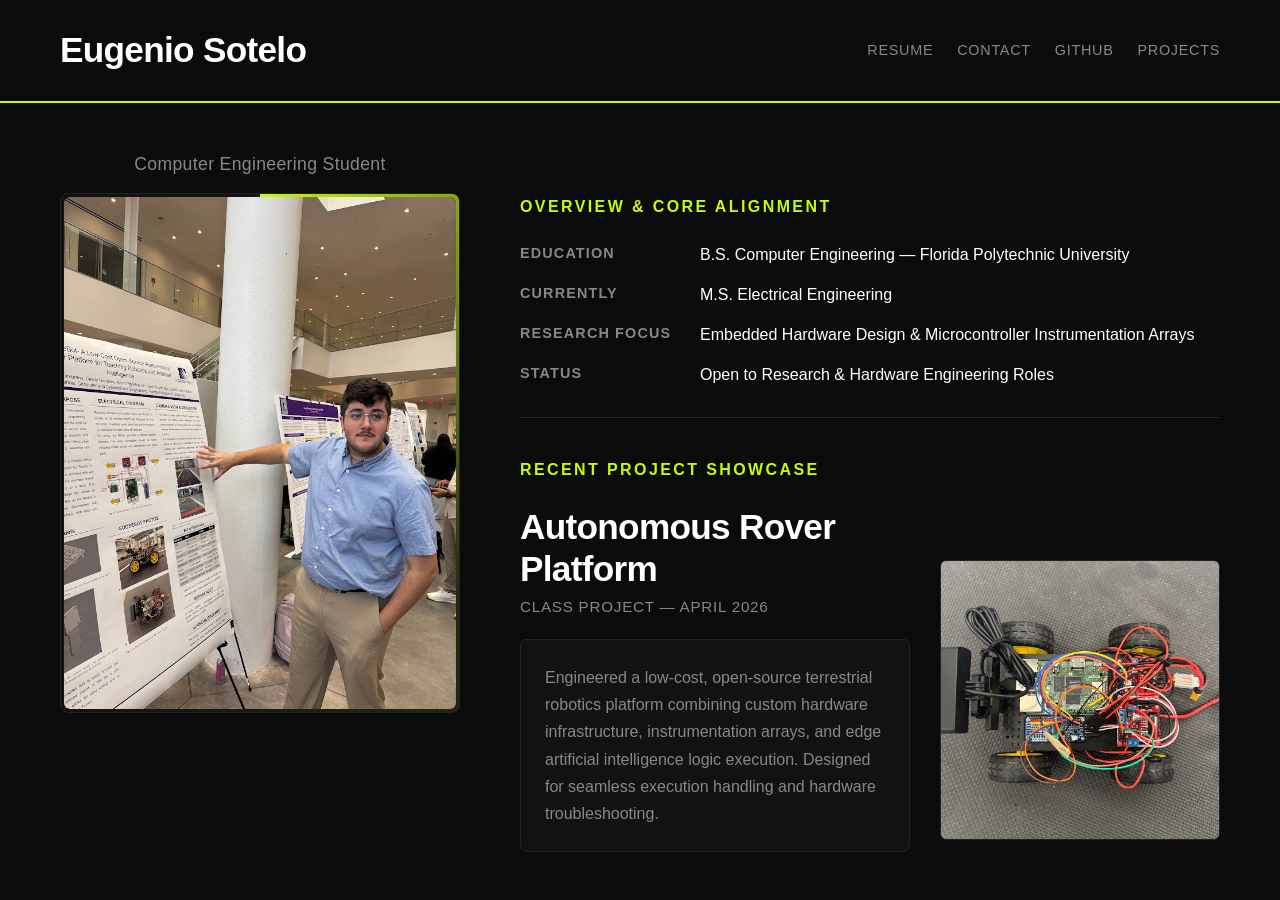
==== index.html @ 714e4119 "test2" ====
<!DOCTYPE html>
<html lang="en">
<head>
    <meta charset="UTF-8">
    <meta name="viewport" content="width=device-width, initial-scale=1.0">
    <title>Eugenio Sotelo | Portfolio</title>
    <link rel="icon" type="image/png" href="favicon.png">
    <style>
        /* Modern Minimalist High-Contrast Palette */
        :root {
            --bg: #0b0b0c; 
            --text-primary: #ffffff;
            --text-secondary: #88888b;
            --border-color: #222224;
            --accent: #c4fc04;
            --font-stack: -apple-system, BlinkMacSystemFont, 'Segoe UI', Roboto, sans-serif;
        }

        * {
            margin: 0;
            padding: 0;
            box-sizing: border-box;
        }

        body {
            background-color: var(--bg);
            color: var(--text-primary);
            font-family: var(--font-stack);
            line-height: 1.5;
            min-height: 100vh;
            display: flex;
            flex-direction: column; 
        }

        /* Static Global Top Navigation Bar */
        header {
            width: 100%;
            background-color: var(--bg);
            border-bottom: 2px solid var(--accent);
        }

        .navbar {
            max-width: 100%;
            margin: 0 auto;
            display: flex;
            justify-content: space-between; 
            align-items: center;
            padding: 24px 60px;
        }

        /* Top-Left Linked Header Logo Name */
        .nav-logo {
            font-size: 2.2rem; 
            font-weight: 700;
            letter-spacing: -0.02em;
            color: var(--text-primary);
            text-decoration: none;
            transition: color 0.2s ease;
        }

        .nav-logo:hover {
            color: var(--accent);
        }

        .nav-links-group {
            display: flex;
            gap: 24px;
        }

        .nav-item {
            color: var(--text-secondary);
            text-decoration: none;
            font-size: 0.9rem;
            font-weight: 500;
            transition: color 0.2s ease;
            text-transform: uppercase;
            letter-spacing: 0.05em;
        }

        .nav-item:hover, .nav-item.active {
            color: var(--accent);
        }

        /* Master Viewport Wrapper */
        .layout-wrapper {
            flex: 1;
            display: flex;
            align-items: center;
            width: 100%;
        }

        /* Main Split Column Layout Container */
        .homepage-layout {
            width: 100%;
            max-width: 100%;
            padding: 40px 60px;
            display: flex;
            justify-content: space-between;
            gap: 60px;
            align-items: flex-start;
        }

        /* [LEFT SIDE] Profile Photo Container Column */
        .photo-column {
            flex: 0 0 400px; 
            display: flex;
            flex-direction: column;
        }

        /* Centered Subtitle Element above the profile photo */
        .photo-sidebar-text {
            font-size: 1.1rem;
            font-weight: 500;
            color: var(--text-secondary);
            text-align: center;
            margin-bottom: 16px;
            letter-spacing: 0.02em;
        }

        /* Animated Profile Photo Box Frame Chassis */
        .photo-box {
            width: 100%;
            height: 520px; 
            background-color: #121214;
            border-radius: 8px;
            overflow: hidden;
            position: relative;
            display: flex;
            align-items: center;
            justify-content: center;
            border: 1px solid var(--border-color);
        }

        /* The Spinning Fading Neon Accent Laser Layer */
        .photo-box::before {
            content: '';
            position: absolute;
            top: -25%; 
            left: -25%;
            width: 150%;  
            height: 150%;
            background: conic-gradient(
                from 0deg,
                var(--accent) 0%,
                rgba(196, 252, 4, 0.5) 15%,
                rgba(196, 252, 4, 0.1) 35%,
                transparent 60%
            );
            transform-origin: center center;
            animation: spinBorder 4s linear infinite;
            z-index: 1;
        }

        /* Inner Content Plate Mask leaving a thin line margin */
        .photo-box::after {
            content: '';
            position: absolute;
            inset: 3px; 
            background-color: #121214;
            border-radius: 6px;
            z-index: 2;
        }

        /* Profile Image Constraints */
        .photo-box img {
            position: absolute;
            inset: 3px; 
            width: calc(100% - 6px);
            height: calc(100% - 6px);
            object-fit: cover;
            filter: grayscale(10%);
            border-radius: 6px;
            z-index: 3; 
        }

        /* [RIGHT SIDE] Master Content Showcase Column */
        .content-column {
            flex: 1;
            display: flex;
            flex-direction: column;
            justify-content: flex-start;
            padding-top: 44px; 
        }

        .section-label {
            font-size: 1rem;
            font-weight: 600;
            letter-spacing: 0.15em;
            color: var(--accent);
            text-transform: uppercase;
            margin-bottom: 24px;
        }

        /* New Minimalist Quick-Status Metadata Panel (Inspired by davidizambrano.site) */
        .status-metadata-grid {
            display: grid;
            grid-template-columns: 160px 1fr;
            row-gap: 16px;
            column-gap: 20px;
            margin-bottom: 40px;
            border-bottom: 1px solid var(--border-color);
            padding-bottom: 30px;
        }

        .metadata-label {
            font-size: 0.9rem;
            font-weight: 600;
            text-transform: uppercase;
            letter-spacing: 0.08em;
            color: var(--text-secondary);
        }

        .metadata-value {
            font-size: 1rem;
            font-weight: 500;
            color: var(--text-primary);
        }

        /* Project Split Layout Component */
        .project-display-split {
            display: flex;
            gap: 30px;
            width: 100%;
            align-items: flex-start;
        }

        .project-text-side {
            flex: 1;
            display: flex;
            flex-direction: column;
        }

        .project-title {
            font-size: 2.2rem;
            font-weight: 700;
            letter-spacing: -0.02em;
            color: var(--text-primary);
            line-height: 1.2;
            margin-bottom: 6px;
        }

        .project-meta-line {
            font-size: 0.95rem;
            color: var(--text-secondary);
            font-weight: 500;
            margin-bottom: 20px;
            text-transform: uppercase;
            letter-spacing: 0.05em;
        }

        .detail-block {
            background-color: #121214;
            border: 1px solid var(--border-color);
            border-radius: 6px;
            padding: 24px;
            color: var(--text-secondary);
            font-size: 1rem;
            line-height: 1.7;
            text-align: left;
        }

        /* Side-car Project Thumbnail Photo Frame */
        .project-photo-side {
            flex: 0 0 280px; 
            height: 280px;
            background-color: #121214;
            border: 1px solid var(--border-color);
            border-radius: 6px;
            overflow: hidden;
            margin-top: 54px; 
        }

        .project-photo-side img {
            width: 100%;
            height: 100%;
            object-fit: cover;
        }

        /* Rotation Keyframes Engine */
        @keyframes spinBorder {
            0% { transform: rotate(0deg); }
            100% { transform: rotate(360deg); }
        }

        /* Responsive Mobile Layout Adaptations */
        @media (max-width: 1024px) {
            .project-display-split {
                flex-direction: column;
                gap: 30px;
            }
            .project-photo-side {
                margin-top: 0;
                width: 100%;
                max-width: 320px;
                height: 240px;
            }
        }

        @media (max-width: 900px) {
            .navbar {
                flex-direction: column;
                gap: 16px;
                padding: 18px 20px;
                text-align: center;
            }

            .homepage-layout {
                flex-direction: column;
                gap: 40px;
                padding: 20px;
            }

            .status-metadata-grid {
                grid-template-columns: 1fr;
                row-gap: 8px;
            }

            .photo-column {
                flex: 1;
                width: 100%;
                max-width: 340px;
                margin: 0 auto;
            }

            .content-column {
                padding-top: 0;
            }

            .photo-box {
                height: 400px;
            }
        }
    </style>
</head>



<body>

    <!-- Static Top Header Bar -->
    <header>
        <nav class="navbar">
            <a href="index.html" class="nav-logo">Eugenio Sotelo</a>
            
            <div class="nav-links-group">
                <a href="2026FallResume.pdf" target="_blank" class="nav-item">Resume</a>
                <a href="contact.html" class="nav-item">Contact</a>
                <a href="https://github.com" target="_blank" class="nav-item">GitHub</a>
                <a href="projects.html" class="nav-item">Projects</a>
            </div>
        </nav>
    </header>

    <!-- Main Content Alignment Area -->
    <div class="layout-wrapper">
        <main class="homepage-layout">
            
            <!-- Left Column: Profile Picture Frame -->
            <div class="photo-column">
                <div class="photo-sidebar-text">Computer Engineering Student</div>
                <div class="photo-box">
                    <img src="profile.jpg" alt="Eugenio Sotelo" onerror="this.src='https://unsplash.com'">
                </div>
            </div>

            <!-- Right Column: Personal Status Info & Recent Project Showcase -->
            <div class="content-column">
                <div class="section-label">Overview & Core Alignment</div>
                
                <!-- Brand New Quick Status Grid Area -->
                <div class="status-metadata-grid">
                    <div class="metadata-label">Education</div>
                    <div class="metadata-value">B.S. Computer Engineering — Florida Polytechnic University</div>
                    
                    <div class="metadata-label">Currently</div>
                    <div class="metadata-value">M.S. Electrical Engineering</div>
                    
                    <div class="metadata-label">Research Focus</div>
                    <div class="metadata-value">Embedded Hardware Design & Microcontroller Instrumentation Arrays</div>
                    
                    <div class="metadata-label">Status</div>
                    <div class="metadata-value">Open to Research & Hardware Engineering Roles</div>
                </div>

                <div class="section-label">Recent Project Showcase</div>
                <div class="project-display-split">
                    
                    <!-- Text side within the right layout pane -->
                    <div class="project-text-side">
                        <h2 class="project-title">Autonomous Rover Platform</h2>
                        <div class="project-meta-line">Class Project — April 2026</div>
                        <div class="detail-block">
                            Engineered a low-cost, open-source terrestrial robotics platform combining custom hardware infrastructure, instrumentation arrays, and edge artificial intelligence logic execution. Designed for seamless execution handling and hardware troubleshooting.
                        </div>
                    </div>

                    <!-- Project Image Frame side-car - Positioned on the right side of text -->
                    <div class="project-photo-side">
                        <img src="Autonomous Rover Platform 1 .jpg" alt="Autonomous Rover Hardware" onerror="this.src='https://unsplash.com'">
                    </div>

                </div>
            </div>

        </main>
    </div>

</body>
</html>
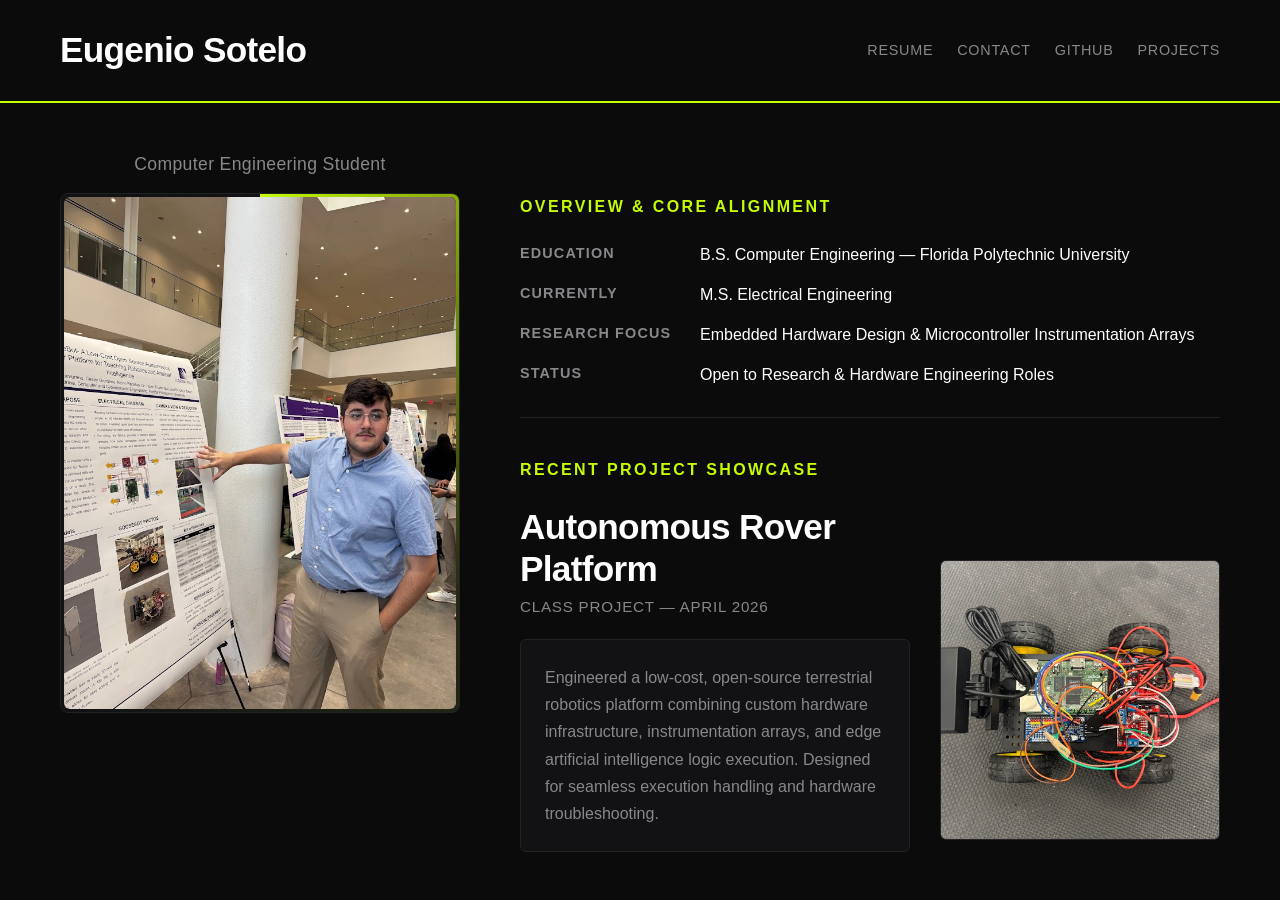
==== commit 2150293b: "test3" ====
--- a/index.html
+++ b/index.html
@@ -29,7 +29,7 @@
             line-height: 1.5;
             min-height: 100vh;
             display: flex;
-            flex-direction: column; 
+            flex-direction: column;  
         }
 
         /* Static Global Top Navigation Bar */
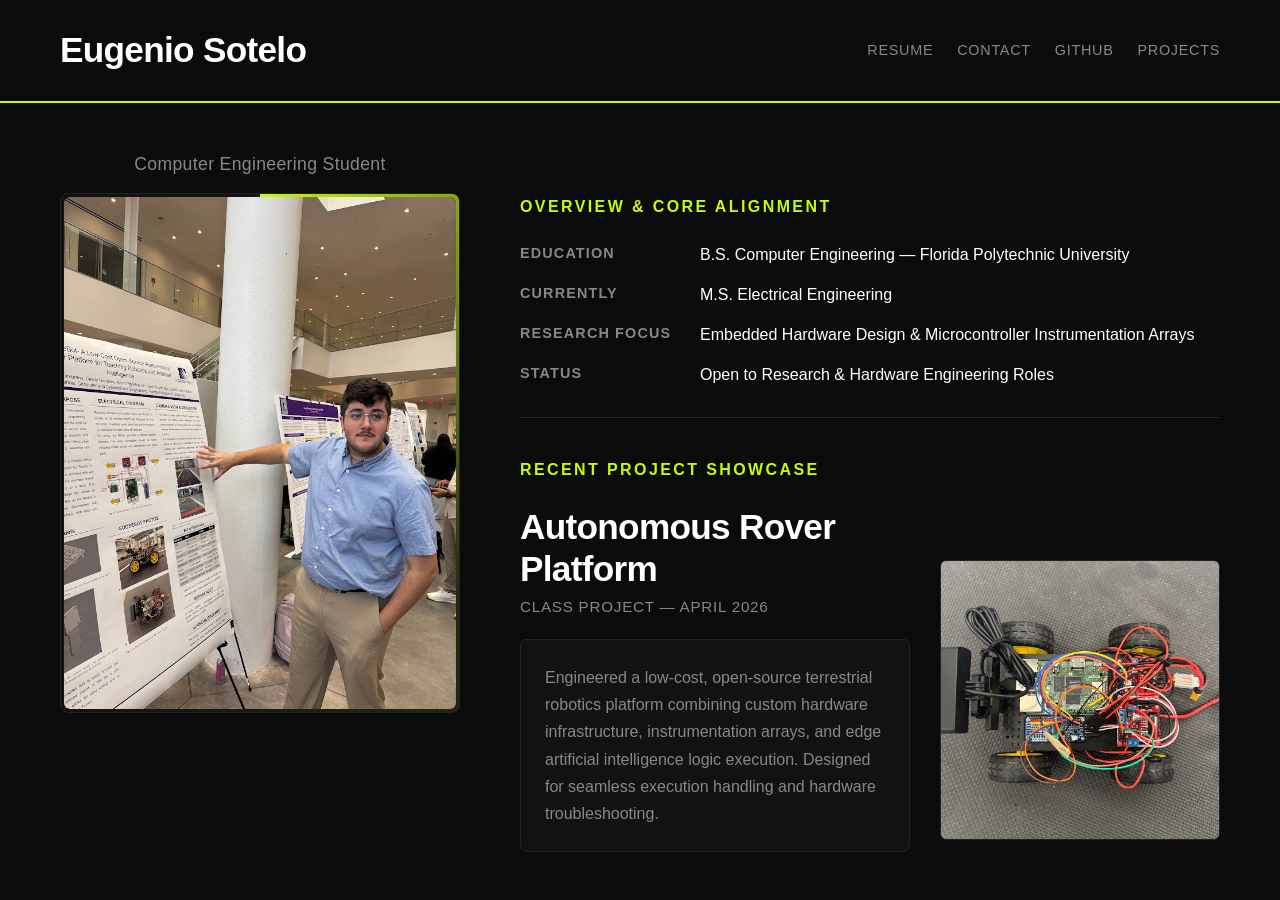
==== commit b3309580: "many change" ====
--- a/index.html
+++ b/index.html
@@ -4,83 +4,9 @@
     <meta charset="UTF-8">
     <meta name="viewport" content="width=device-width, initial-scale=1.0">
     <title>Eugenio Sotelo | Portfolio</title>
-    <link rel="icon" type="image/png" href="favicon.png">
+    <link rel="icon" type="image/png" href="favicon.png?v=2">
+    <link rel="stylesheet" href="styles.css">
     <style>
-        /* Modern Minimalist High-Contrast Palette */
-        :root {
-            --bg: #0b0b0c; 
-            --text-primary: #ffffff;
-            --text-secondary: #88888b;
-            --border-color: #222224;
-            --accent: #c4fc04;
-            --font-stack: -apple-system, BlinkMacSystemFont, 'Segoe UI', Roboto, sans-serif;
-        }
-
-        * {
-            margin: 0;
-            padding: 0;
-            box-sizing: border-box;
-        }
-
-        body {
-            background-color: var(--bg);
-            color: var(--text-primary);
-            font-family: var(--font-stack);
-            line-height: 1.5;
-            min-height: 100vh;
-            display: flex;
-            flex-direction: column;  
-        }
-
-        /* Static Global Top Navigation Bar */
-        header {
-            width: 100%;
-            background-color: var(--bg);
-            border-bottom: 2px solid var(--accent);
-        }
-
-        .navbar {
-            max-width: 100%;
-            margin: 0 auto;
-            display: flex;
-            justify-content: space-between; 
-            align-items: center;
-            padding: 24px 60px;
-        }
-
-        /* Top-Left Linked Header Logo Name */
-        .nav-logo {
-            font-size: 2.2rem; 
-            font-weight: 700;
-            letter-spacing: -0.02em;
-            color: var(--text-primary);
-            text-decoration: none;
-            transition: color 0.2s ease;
-        }
-
-        .nav-logo:hover {
-            color: var(--accent);
-        }
-
-        .nav-links-group {
-            display: flex;
-            gap: 24px;
-        }
-
-        .nav-item {
-            color: var(--text-secondary);
-            text-decoration: none;
-            font-size: 0.9rem;
-            font-weight: 500;
-            transition: color 0.2s ease;
-            text-transform: uppercase;
-            letter-spacing: 0.05em;
-        }
-
-        .nav-item:hover, .nav-item.active {
-            color: var(--accent);
-        }
-
         /* Master Viewport Wrapper */
         .layout-wrapper {
             flex: 1;
@@ -345,7 +271,7 @@
             <div class="nav-links-group">
                 <a href="2026FallResume.pdf" target="_blank" class="nav-item">Resume</a>
                 <a href="contact.html" class="nav-item">Contact</a>
-                <a href="https://github.com" target="_blank" class="nav-item">GitHub</a>
+                <a href="https://github.com/DriftLoki" target="_blank" class="nav-item">GitHub</a>
                 <a href="projects.html" class="nav-item">Projects</a>
             </div>
         </nav>
--- a/styles.css
+++ b/styles.css
@@ -0,0 +1,72 @@
+:root {
+    --bg: #0b0b0c;
+    --text-primary: #ffffff;
+    --text-secondary: #88888b;
+    --border-color: #222224;
+    --accent: #c4fc04;
+    --font-stack: -apple-system, BlinkMacSystemFont, 'Segoe UI', Roboto, sans-serif;
+}
+
+* {
+    margin: 0;
+    padding: 0;
+    box-sizing: border-box;
+}
+
+body {
+    background-color: var(--bg);
+    color: var(--text-primary);
+    font-family: var(--font-stack);
+    line-height: 1.5;
+    min-height: 100vh;
+    display: flex;
+    flex-direction: column;
+}
+
+header {
+    width: 100%;
+    background-color: var(--bg);
+    border-bottom: 2px solid var(--accent);
+}
+
+.navbar {
+    max-width: 100%;
+    margin: 0 auto;
+    display: flex;
+    justify-content: space-between;
+    align-items: center;
+    padding: 24px 60px;
+}
+
+.nav-logo {
+    font-size: 2.2rem;
+    font-weight: 700;
+    letter-spacing: -0.02em;
+    color: var(--text-primary);
+    text-decoration: none;
+    transition: color 0.2s ease;
+}
+
+.nav-logo:hover {
+    color: var(--accent);
+}
+
+.nav-links-group {
+    display: flex;
+    gap: 24px;
+}
+
+.nav-item {
+    color: var(--text-secondary);
+    text-decoration: none;
+    font-size: 0.9rem;
+    font-weight: 500;
+    transition: color 0.2s ease;
+    text-transform: uppercase;
+    letter-spacing: 0.05em;
+}
+
+.nav-item:hover,
+.nav-item.active {
+    color: var(--accent);
+}
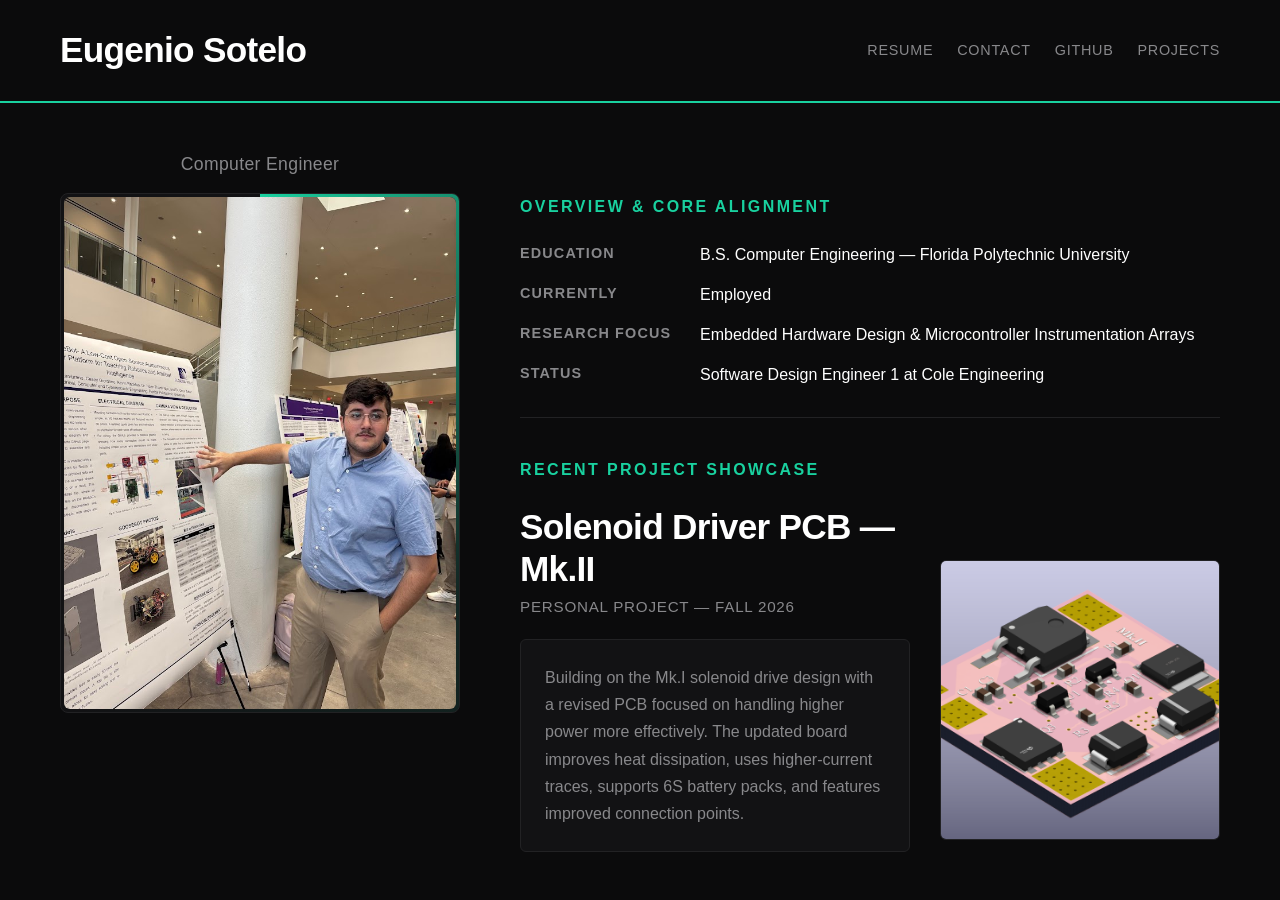
==== commit 9cce2958: "updated home screen" ====
--- a/index.html
+++ b/index.html
@@ -68,8 +68,8 @@
             background: conic-gradient(
                 from 0deg,
                 var(--accent) 0%,
-                rgba(196, 252, 4, 0.5) 15%,
-                rgba(196, 252, 4, 0.1) 35%,
+                rgba(25, 209, 159, 0.5) 15%,
+                rgba(25, 209, 159, 0.1) 35%,
                 transparent 60%
             );
             transform-origin: center center;
@@ -283,7 +283,7 @@
             
             <!-- Left Column: Profile Picture Frame -->
             <div class="photo-column">
-                <div class="photo-sidebar-text">Computer Engineering Student</div>
+                <div class="photo-sidebar-text">Computer Engineer</div>
                 <div class="photo-box">
                     <img src="profile.jpg" alt="Eugenio Sotelo" onerror="this.src='https://unsplash.com'">
                 </div>
@@ -299,13 +299,13 @@
                     <div class="metadata-value">B.S. Computer Engineering — Florida Polytechnic University</div>
                     
                     <div class="metadata-label">Currently</div>
-                    <div class="metadata-value">M.S. Electrical Engineering</div>
+                    <div class="metadata-value">Employed</div>
                     
                     <div class="metadata-label">Research Focus</div>
                     <div class="metadata-value">Embedded Hardware Design & Microcontroller Instrumentation Arrays</div>
                     
                     <div class="metadata-label">Status</div>
-                    <div class="metadata-value">Open to Research & Hardware Engineering Roles</div>
+                    <div class="metadata-value">Software Design Engineer 1 at Cole Engineering</div>
                 </div>
 
                 <div class="section-label">Recent Project Showcase</div>
@@ -313,16 +313,16 @@
                     
                     <!-- Text side within the right layout pane -->
                     <div class="project-text-side">
-                        <h2 class="project-title">Autonomous Rover Platform</h2>
-                        <div class="project-meta-line">Class Project — April 2026</div>
+                        <h2 class="project-title">Solenoid Driver PCB — Mk.II</h2>
+                        <div class="project-meta-line">Personal Project — Fall 2026</div>
                         <div class="detail-block">
-                            Engineered a low-cost, open-source terrestrial robotics platform combining custom hardware infrastructure, instrumentation arrays, and edge artificial intelligence logic execution. Designed for seamless execution handling and hardware troubleshooting.
+                            Building on the Mk.I solenoid drive design with a revised PCB focused on handling higher power more effectively. The updated board improves heat dissipation, uses higher-current traces, supports 6S battery packs, and features improved connection points.
                         </div>
                     </div>
 
                     <!-- Project Image Frame side-car - Positioned on the right side of text -->
                     <div class="project-photo-side">
-                        <img src="Autonomous Rover Platform 1 .jpg" alt="Autonomous Rover Hardware" onerror="this.src='https://unsplash.com'">
+                        <img src="Solenoid Driver Mk.II.png" alt="Solenoid Driver PCB Mk.II render">
                     </div>
 
                 </div>
--- a/styles.css
+++ b/styles.css
@@ -3,7 +3,7 @@
     --text-primary: #ffffff;
     --text-secondary: #88888b;
     --border-color: #222224;
-    --accent: #c4fc04;
+    --accent: #19d19f;
     --font-stack: -apple-system, BlinkMacSystemFont, 'Segoe UI', Roboto, sans-serif;
 }
 
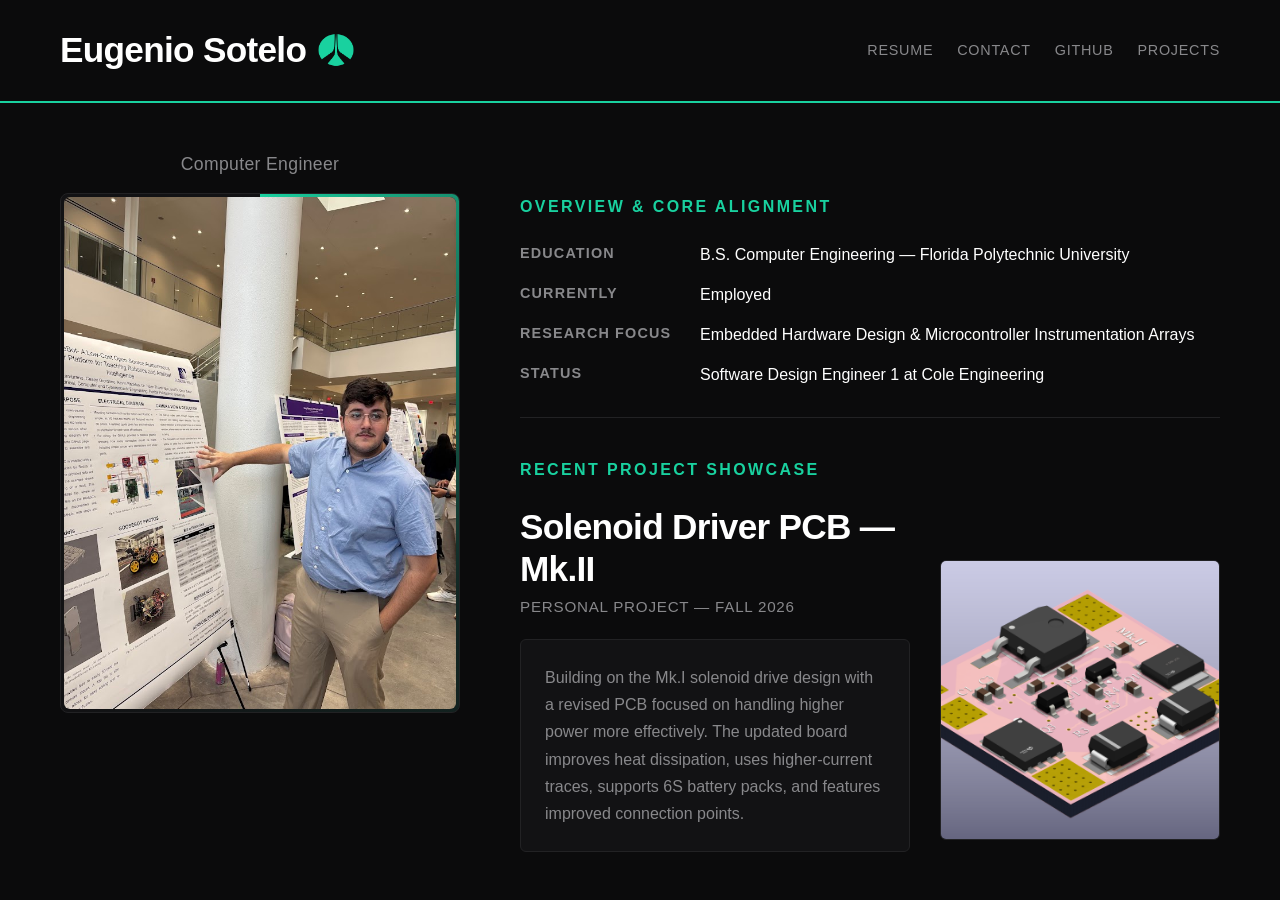
==== commit a719f2d4: "home page changes" ====
--- a/index.html
+++ b/index.html
@@ -266,7 +266,7 @@
     <!-- Static Top Header Bar -->
     <header>
         <nav class="navbar">
-            <a href="index.html" class="nav-logo">Eugenio Sotelo</a>
+            <a href="index.html" class="nav-logo">Eugenio Sotelo<img src="favicon.png" alt=""></a>
             
             <div class="nav-links-group">
                 <a href="2026FallResume.pdf" target="_blank" class="nav-item">Resume</a>
--- a/styles.css
+++ b/styles.css
@@ -39,12 +39,28 @@
 }
 
 .nav-logo {
+    display: inline-flex;
+    align-items: center;
+    gap: 12px;
     font-size: 2.2rem;
     font-weight: 700;
     letter-spacing: -0.02em;
     color: var(--text-primary);
     text-decoration: none;
     transition: color 0.2s ease;
+}
+
+.nav-logo img {
+    width: 36px;
+    height: 36px;
+    flex: 0 0 auto;
+    animation: logo-rotate 24s linear infinite;
+}
+
+@keyframes logo-rotate {
+    to {
+        transform: rotate(360deg);
+    }
 }
 
 .nav-logo:hover {
@@ -70,3 +86,9 @@
 .nav-item.active {
     color: var(--accent);
 }
+
+@media (prefers-reduced-motion: reduce) {
+    .nav-logo img {
+        animation: none;
+    }
+}
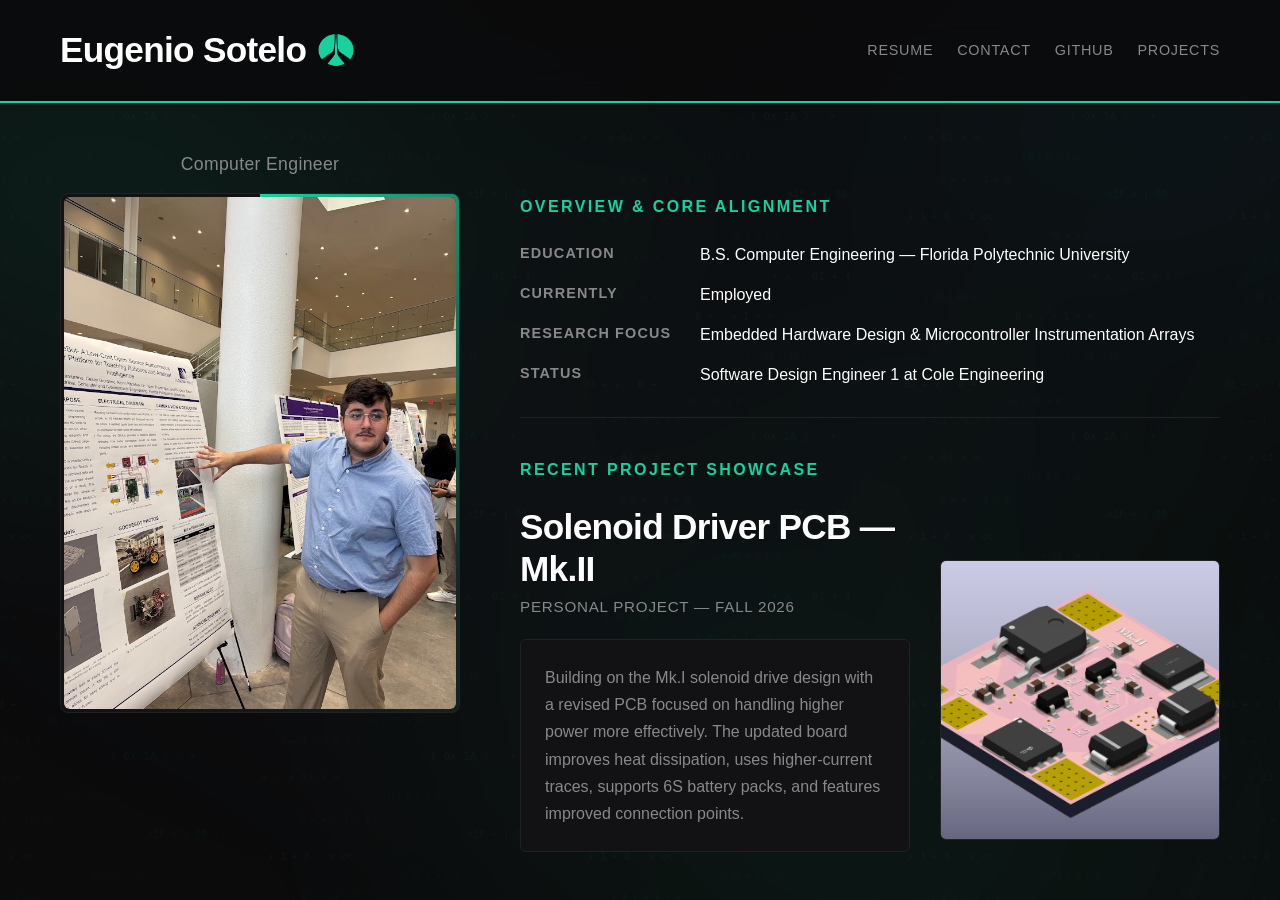
==== commit 09356ff8: "background animation added" ====
--- a/index.html
+++ b/index.html
@@ -5,7 +5,7 @@
     <meta name="viewport" content="width=device-width, initial-scale=1.0">
     <title>Eugenio Sotelo | Portfolio</title>
     <link rel="icon" type="image/png" href="favicon.png?v=2">
-    <link rel="stylesheet" href="styles.css">
+    <link rel="stylesheet" href="styles.css?v=2">
     <style>
         /* Master Viewport Wrapper */
         .layout-wrapper {
@@ -256,6 +256,7 @@
                 height: 400px;
             }
         }
+
     </style>
 </head>
 
--- a/styles.css
+++ b/styles.css
@@ -14,6 +14,8 @@
 }
 
 body {
+    position: relative;
+    isolation: isolate;
     background-color: var(--bg);
     color: var(--text-primary);
     font-family: var(--font-stack);
@@ -23,9 +25,79 @@
     flex-direction: column;
 }
 
+body::before,
+body::after {
+    position: fixed;
+    inset: 0;
+    z-index: -1;
+    content: '';
+    pointer-events: none;
+}
+
+body::before {
+    inset: -18%;
+    background:
+        radial-gradient(ellipse at 18% 28%, rgba(25, 209, 159, 0.09), transparent 34%),
+        radial-gradient(ellipse at 78% 24%, rgba(28, 118, 148, 0.08), transparent 33%),
+        radial-gradient(ellipse at 62% 78%, rgba(25, 209, 159, 0.06), transparent 38%),
+        radial-gradient(ellipse at 42% 52%, rgba(56, 83, 123, 0.05), transparent 46%);
+    filter: blur(40px);
+    animation: ambient-drift 60s ease-in-out infinite alternate;
+}
+
+body::after {
+    inset: -30%;
+    background-image:
+        linear-gradient(118deg, transparent 28%, rgba(25, 209, 159, 0.2) 49%, transparent 70%),
+        url("data:image/svg+xml,%3Csvg xmlns='http://www.w3.org/2000/svg' width='320' height='320' viewBox='0 0 320 320'%3E%3Cg fill='%2319d19f' font-family='monospace'%3E%3Ctext x='8' y='18' font-size='10' fill-opacity='.42'%3E01 %2B x . 0 %2B%3C/text%3E%3Ctext x='112' y='34' font-size='8' fill-opacity='.25'%3EA3 / 7F %2B 0%3C/text%3E%3Ctext x='24' y='54' font-size='9' fill-opacity='.3'%3Ex %2B 1 . 0 x %26lt%3B %26gt%3B%3C/text%3E%3Ctext x='174' y='70' font-size='11' fill-opacity='.36'%3E%7B 0x 1A %7D - %2B%3C/text%3E%3Ctext x='5' y='91' font-size='11' fill-opacity='.34'%3E%2B . x 01 %2B %3D %3C/text%3E%3Ctext x='126' y='110' font-size='8' fill-opacity='.25'%3E%5B4C%5D 0 %2B / x%3C/text%3E%3Ctext x='44' y='132' font-size='9' fill-opacity='.32'%3E0 x %2B . 1 %26gt%3B 8%3C/text%3E%3Ctext x='211' y='148' font-size='10' fill-opacity='.38'%3Ex1F %2B %7C 00 .%3C/text%3E%3Ctext x='12' y='170' font-size='10' fill-opacity='.38'%3Ex 1 %2B 0 . x %26lt%3B%26lt%3B%3C/text%3E%3Ctext x='146' y='188' font-size='8' fill-opacity='.24'%3E%26lt%3B 9D %2B x %5D 1%3C/text%3E%3Ctext x='35' y='210' font-size='9' fill-opacity='.3'%3E. 0 %2B x 1 . /%3C/text%3E%3Ctext x='196' y='230' font-size='11' fill-opacity='.34'%3E%2B x . 01 %2B %7B%3C/text%3E%3Ctext x='28' y='250' font-size='8' fill-opacity='.28'%3E%5B 2B %5D 0x %3D .%3C/text%3E%3Ctext x='119' y='270' font-size='10' fill-opacity='.36'%3E0 %2B . x 1 %2B %26gt%3B%3C/text%3E%3Ctext x='12' y='291' font-size='9' fill-opacity='.3'%3E%7C 7E %26lt%3B %2B A0 x%3C/text%3E%3Ctext x='169' y='310' font-size='8' fill-opacity='.26'%3Ex %3D 01 %2F 4F %2B%3C/text%3E%3C/g%3E%3C/svg%3E");
+    background-size: 240% 240%, 320px 320px;
+    background-position: 0% 50%, 0 0;
+    opacity: 0.12;
+    animation: glyph-drift 80s ease-in-out infinite;
+}
+
+@keyframes ambient-drift {
+    from {
+        transform: translate3d(-0.35%, -0.25%, 0) scale(1);
+    }
+    to {
+        transform: translate3d(0.35%, 0.25%, 0) scale(1.015);
+    }
+}
+
+@keyframes glyph-drift {
+    0% {
+        background-position: 0% 50%, 0 0;
+        transform: rotate(0deg) translate3d(0, 0, 0);
+    }
+    18% {
+        background-position: 180% 20%, 320px -160px;
+        transform: rotate(1.25deg) translate3d(0.15%, -0.15%, 0);
+    }
+    38% {
+        background-position: 40% 100%, -160px 320px;
+        transform: rotate(-1deg) translate3d(-0.15%, 0.15%, 0);
+    }
+    62% {
+        background-position: 200% 15%, 480px 0;
+        transform: rotate(0.8deg) translate3d(0.15%, 0.15%, 0);
+    }
+    82% {
+        background-position: 10% 85%, 160px 480px;
+        transform: rotate(-1.4deg) translate3d(-0.15%, -0.15%, 0);
+    }
+    100% {
+        background-position: 0% 50%, 0 0;
+        transform: rotate(0deg) translate3d(0, 0, 0);
+    }
+}
+
 header {
     width: 100%;
-    background-color: var(--bg);
+    position: relative;
+    z-index: 1;
+    background-color: rgba(11, 11, 12, 0.88);
+    backdrop-filter: blur(18px);
     border-bottom: 2px solid var(--accent);
 }
 
@@ -88,6 +160,11 @@
 }
 
 @media (prefers-reduced-motion: reduce) {
+    body::before,
+    body::after {
+        animation: none;
+    }
+
     .nav-logo img {
         animation: none;
     }
